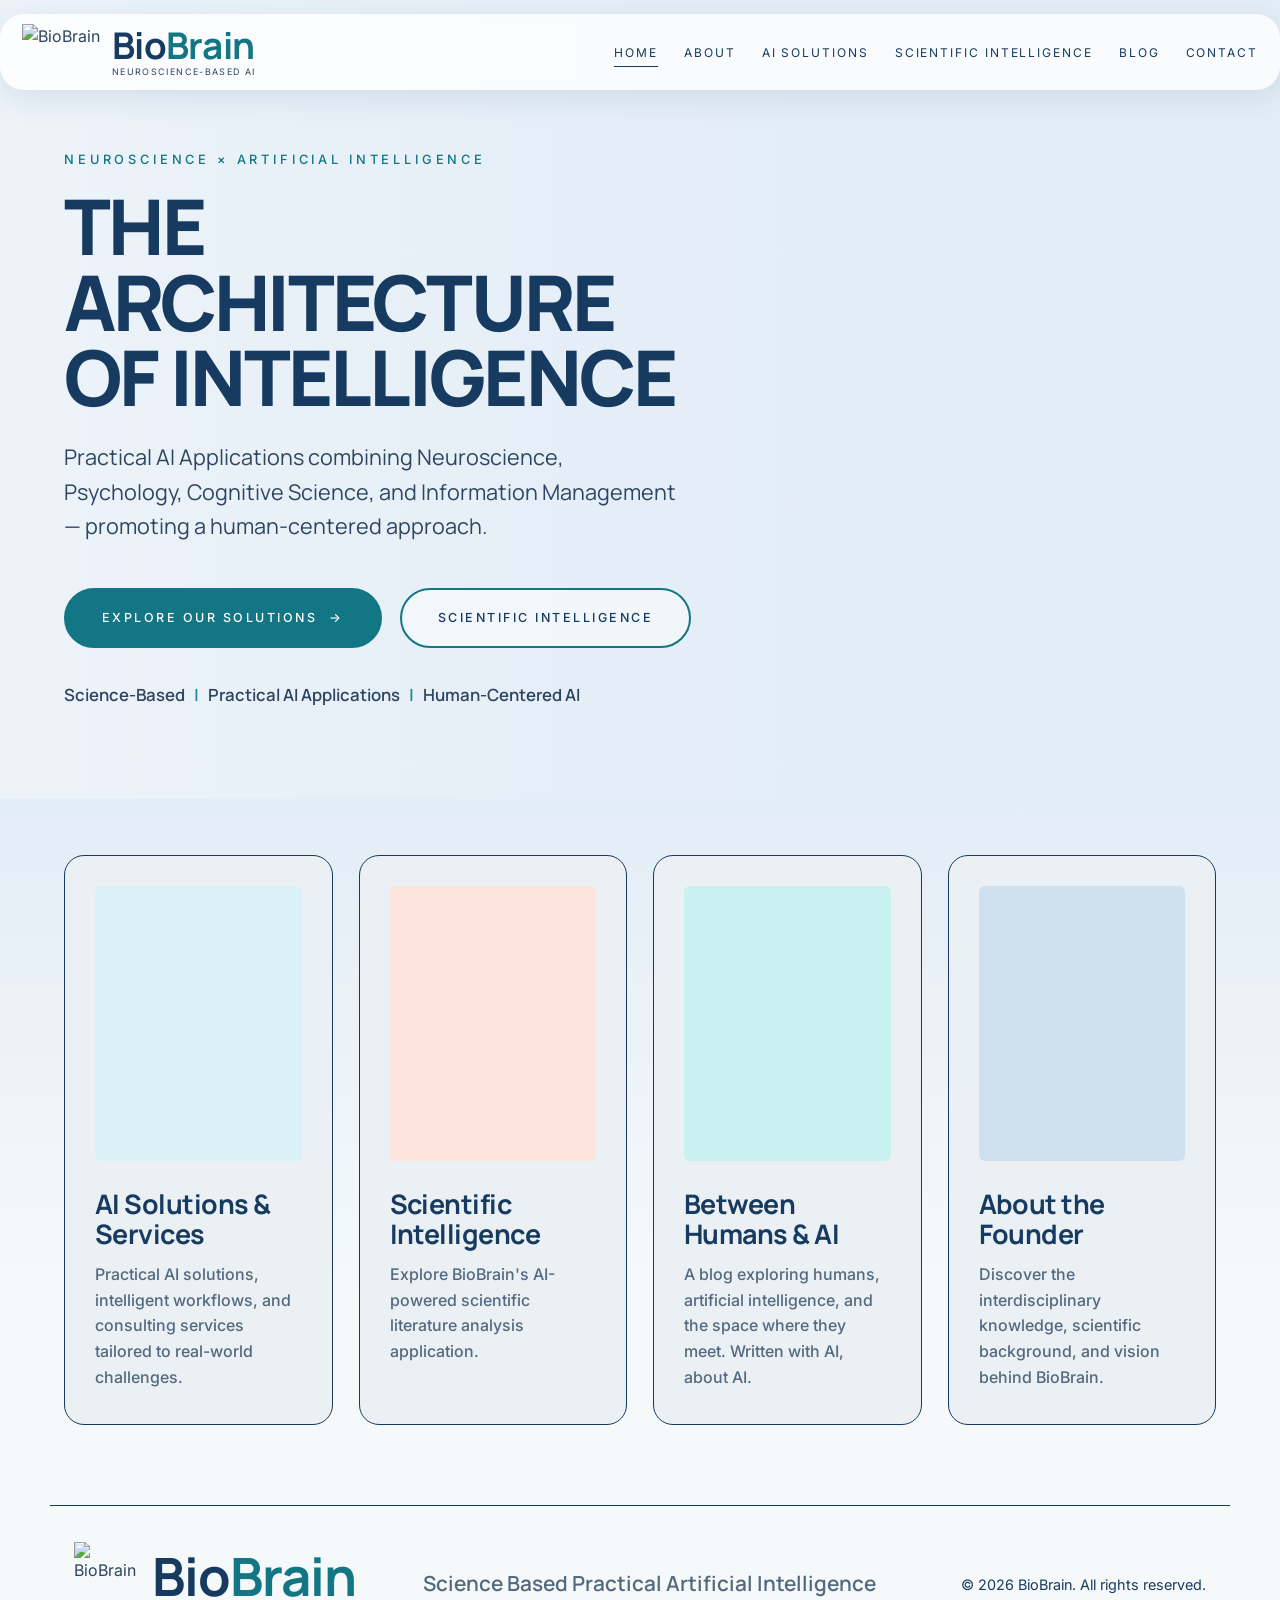
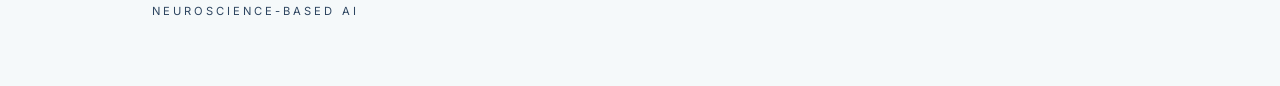
==== index.html @ c70707d8 "Add files via upload" ====
<!doctype html>
<html lang="en">
<head>
<meta charset="utf-8">
<meta name="viewport" content="width=device-width, initial-scale=1">
<title>BioBrain – Neuroscience-Based AI</title>
<meta name="description" content="Science-based, practical artificial intelligence combining neuroscience, psychology and cognitive science with a human-centered approach.">
<meta property="og:type" content="website">
<meta property="og:title" content="BioBrain – Neuroscience-Based AI">
<meta property="og:description" content="Practical AI Applications combining Neuroscience, Psychology, Cognitive Science, and Information Management — promoting a human-centered approach.">
<meta name="theme-color" content="#173B60">
<link rel="preconnect" href="https://fonts.googleapis.com">
<link rel="preconnect" href="https://fonts.gstatic.com" crossorigin>
<link href="https://fonts.googleapis.com/css2?family=Manrope:wght@600;700;800&family=Inter:wght@400;500;600&display=swap" rel="stylesheet">
<link rel="icon" href="images/logo.png" type="image/png">
<link rel="stylesheet" href="style.css">
<script type="application/ld+json">{"@context": "https://schema.org", "@graph": [{"@type": "Organization", "@id": "#biobrain", "name": "BioBrain", "slogan": "Science Based Practical Artificial Intelligence", "description": "BioBrain develops practical, science-based AI applications that combine neuroscience, psychology, cognitive science and information management with a human-centered approach.", "founder": {"@id": "#yuval"}}, {"@type": "Person", "@id": "#yuval", "name": "Yuval Gal-Shahaf", "jobTitle": "Founder of BioBrain", "description": "Founder of BioBrain. MSc Applied Neuroscience (King's College London), background in business development in the medical device industry, building science-based AI applications.", "alumniOf": [{"@type": "CollegeOrUniversity", "name": "King's College London"}, {"@type": "CollegeOrUniversity", "name": "Tel Aviv University"}], "knowsAbout": ["Applied neuroscience", "Psychiatry", "Neurodevelopment", "Molecular biology", "Oxidative stress", "Artificial intelligence", "Human-AI interaction", "Scientific intelligence"]}, {"@type": "WebSite", "name": "BioBrain", "description": "Neuroscience-based practical AI"}]}</script>
</head>
<body class="home">
<a class="skip-link" href="#main">Skip to content</a>

<header class="nav">
  <div class="nav-inner">
    <a class="logo" href="index.html" aria-label="BioBrain home">
      <img src="images/logo.png" alt="BioBrain">
      <div class="logo-text"><b>Bio<span>Brain</span></b><small>Neuroscience-Based AI</small></div>
    </a>
    <button class="menu-btn" aria-label="Menu" aria-expanded="false"><span></span><span></span><span></span></button>
    <nav id="menu" aria-label="Main">
      <ul>
        <li><a href="index.html" class="active" aria-current="page">Home</a></li>
        <li><a href="about.html">About</a></li>
        <li><a href="ai-solutions.html">AI Solutions</a></li>
        <li><a href="scientific-intelligence.html">Scientific Intelligence</a></li>
        <li><a href="blog.html">Blog</a></li>
        <li><a href="contact.html">Contact</a></li>
      </ul>
    </nav>
  </div>
</header>

<main id="main">
  <section class="hero">
    <div class="wrap wide">
      <div class="reveal">
        <div class="kicker">Neuroscience &times; Artificial Intelligence</div>
        <h1>The<br>Architecture<br>of Intelligence</h1>
        <p class="lead">Practical AI Applications combining Neuroscience, Psychology, Cognitive Science, and Information Management — promoting a human-centered approach.</p>
        <div class="btns">
          <a class="btn primary" href="ai-solutions.html">Explore Our Solutions <span aria-hidden="true">&rarr;</span></a>
          <a class="btn ghost" href="scientific-intelligence.html">Scientific Intelligence</a>
        </div>
        <p class="tagline">Science-Based <i>|</i> Practical AI Applications <i>|</i> Human-Centered AI</p>
      </div>
    </div>
  </section>

  <div class="strip">
    <div class="wrap wide">
      <div class="cards">
        <a class="card reveal" href="ai-solutions.html">
          <div class="img i1" role="img" aria-label="AI solutions: connected icons around a brain"></div>
          <h3>AI Solutions &amp; Services</h3>
          <p>Practical AI solutions, intelligent workflows, and consulting services tailored to real-world challenges.</p>
        </a>
        <a class="card reveal" href="scientific-intelligence.html">
          <div class="img i2" role="img" aria-label="Scientific literature analysis with a magnifying glass over a brain"></div>
          <h3>Scientific Intelligence</h3>
          <p>Explore BioBrain's AI-powered scientific literature analysis application.</p>
        </a>
        <a class="card reveal" href="blog.html">
          <div class="img i3" role="img" aria-label="A human face and an AI face meeting"></div>
          <h3>Between Humans &amp; AI</h3>
          <p>A blog exploring humans, artificial intelligence, and the space where they meet. Written with AI, about AI.</p>
        </a>
        <a class="card reveal" href="about.html">
          <div class="img i4" role="img" aria-label="Books on neuroscience, psychology, genetics and molecular biology"></div>
          <h3>About the Founder</h3>
          <p>Discover the interdisciplinary knowledge, scientific background, and vision behind BioBrain.</p>
        </a>
      </div>
    </div>
  </div>

</main>

<footer>
  <a class="logo" href="index.html">
      <img src="images/logo.png" alt="BioBrain">
      <div class="logo-text"><b>Bio<span>Brain</span></b><small>Neuroscience-Based AI</small></div>
    </a>
  <div class="tag">Science Based Practical Artificial Intelligence</div>
  <div class="copy"><p>© 2026 BioBrain. All rights reserved.</p></div>
</footer>

<script src="script.js"></script>
</body>
</html>
---- style.css ----
/* ===== Design tokens: change colours here ===== */
:root{
  --navy:#173B60;
  --teal:#168C9B;
  --teal-dark:#127684;
  --ink:#2d4560;
  --muted:#53697F;
  --bg:#F5F9FA;
  --card:#eaf0f4;
  --line:#c9d7e3;
  --radius:20px;
  --maxw:1180px;
  --royal:#2864B4;
  --sage:#91AD9D;
  --coral:#E68B72;
  --white:#FFFFFF;
}
*{box-sizing:border-box;margin:0;padding:0}
html{scroll-behavior:smooth}
body{font-family:'Inter','Arial',sans-serif;color:var(--ink);background:var(--bg);line-height:1.6;-webkit-font-smoothing:antialiased}
h1,h2,h3,h4{font-family:'Manrope','Arial',sans-serif;color:var(--navy);line-height:1.08;letter-spacing:-.02em}
a{color:inherit;text-decoration:none}
.wrap{max-width:var(--maxw);margin:0 auto;padding:0 24px}
.eyebrow{display:flex;align-items:center;gap:14px;font-size:.78rem;letter-spacing:.2em;text-transform:uppercase;color:var(--navy);font-weight:500}
.eyebrow::after{content:"";width:60px;height:1px;background:var(--navy)}

/* ===== Navigation ===== */
header.nav{position:fixed;top:14px;left:0;right:0;z-index:50}
.nav-inner{max-width:var(--maxw);margin:0 16px;padding:10px 22px;display:flex;align-items:center;justify-content:space-between;gap:20px;
  background:rgba(255,255,255,.78);backdrop-filter:blur(14px);-webkit-backdrop-filter:blur(14px);border-radius:24px;box-shadow:0 8px 30px rgba(18,54,95,.1)}
@media(min-width:1230px){.nav-inner{margin-inline:auto}}
.logo{display:flex;align-items:center;gap:12px}
.logo img{height:56px;width:auto;display:block}
.logo-text{display:inline-flex;flex-direction:column;align-items:flex-start;gap:5px}
.logo b{display:block;font-family:'Manrope','Arial',sans-serif;font-size:2.3rem;font-weight:700;color:var(--navy);line-height:.95;letter-spacing:-.02em;white-space:nowrap}
.logo b span{color:var(--teal-dark)}
.logo small{display:block;font-size:.56rem;letter-spacing:.14em;text-transform:uppercase;color:var(--ink);white-space:nowrap;line-height:1}
@media(max-width:600px){.logo img{height:44px}.logo b{font-size:1.75rem}.logo small{font-size:.44rem}}
nav ul{display:flex;gap:26px;list-style:none}
nav a{font-size:.75rem;letter-spacing:.16em;text-transform:uppercase;color:var(--navy);padding:6px 0;border-bottom:1px solid transparent;transition:border-color .2s}
nav a:hover,nav a.active{border-color:var(--navy)}
.menu-btn{display:none;background:none;border:0;cursor:pointer;padding:6px}
.menu-btn span{display:block;width:26px;height:2px;background:var(--navy);margin:6px 0;border-radius:2px}
@media(max-width:1000px){
  .menu-btn{display:block}
  nav{position:absolute;top:calc(100% + 8px);left:16px;right:16px;background:rgba(255,255,255,.97);border-radius:20px;box-shadow:0 12px 30px rgba(18,54,95,.15);display:none;padding:18px 24px}
  nav.open{display:block}
  nav ul{flex-direction:column;gap:14px}
}

/* ===== Home hero ===== */
.hero{position:relative;min-height:84vh;display:flex;align-items:center;overflow:hidden;padding:150px 0 90px;
  background-color:#e3edf6;
  background-image:linear-gradient(90deg,rgba(244,248,251,.55) 0%,rgba(244,248,251,.15) 45%,rgba(244,248,251,0) 65%),url('images/hero.jpg');
  background-size:cover;background-position:center right;background-repeat:no-repeat}
.wrap.wide{max-width:1440px;padding:0 clamp(20px,5vw,72px)}
.hero .wrap{position:relative;z-index:2;width:100%}
.hero .kicker{color:var(--teal-dark);font-weight:500;text-transform:uppercase;font-size:.8rem;letter-spacing:.3em}
.hero h1{font-size:clamp(2.5rem,6vw,5.25rem);font-weight:800;text-transform:uppercase;margin:18px 0 26px;letter-spacing:-.035em;line-height:.98}
.hero p.lead{font-family:'Manrope','Arial',sans-serif;font-size:clamp(1.05rem,1.8vw,1.35rem);max-width:620px;font-weight:400;color:var(--ink)}
.hero .btn{display:inline-flex;align-items:center;gap:12px;font-size:.78rem;letter-spacing:.2em;text-transform:uppercase;padding:18px 36px}
.hero .btn.primary{background:var(--teal-dark);border-color:var(--teal-dark)}
.hero .btn.ghost{border-color:var(--teal-dark);color:var(--navy);background:rgba(255,255,255,.45)}
@media(max-width:800px){.hero{background-position:70% center;background-image:linear-gradient(90deg,rgba(244,248,251,.8) 0%,rgba(244,248,251,.4) 60%,rgba(244,248,251,.1) 100%),url('images/hero.jpg')}}

body.home .nav-inner{max-width:1408px}

/* ===== Buttons ===== */
.btns{display:flex;gap:18px;flex-wrap:wrap;margin-top:44px}
.btn{display:inline-block;padding:16px 40px;border-radius:999px;font-weight:500;font-size:1rem;transition:transform .15s,box-shadow .15s;border:2px solid var(--teal)}
.btn.primary{background:var(--teal);color:#fff}
.btn.ghost{background:rgba(255,255,255,.7);color:var(--teal-dark)}
.btn:hover{transform:translateY(-2px);box-shadow:0 8px 20px rgba(27,179,201,.3)}

/* ===== Cards (home) ===== */
.strip{padding:56px 0 0;background:linear-gradient(180deg,#e3edf6,var(--bg) 70%)}
.tagline{font-family:'Manrope','Arial',sans-serif;font-weight:600;font-size:1.05rem;color:var(--ink);margin-top:34px}
.tagline i{color:var(--teal);font-style:normal;margin:0 6px}
.cards{display:grid;grid-template-columns:repeat(4,1fr);gap:26px;padding-bottom:80px}
@media(max-width:1020px){.cards{grid-template-columns:repeat(2,1fr)}}
@media(max-width:600px){.cards{grid-template-columns:1fr}}
.card{background:var(--card);border:1px solid var(--navy);border-radius:var(--radius);padding:30px 30px 34px;display:flex;flex-direction:column;transition:transform .2s,box-shadow .2s}
.card:hover{transform:translateY(-4px);box-shadow:0 14px 34px rgba(18,54,95,.14)}
.card .img{width:100%;aspect-ratio:3/4;border-radius:6px;margin-bottom:28px;background-size:cover;background-position:center;background-repeat:no-repeat}
.card h3{font-size:clamp(1.5rem,2.1vw,1.95rem);font-weight:700;margin-bottom:14px;line-height:1.1}
.card p{color:var(--muted);font-size:1rem;font-weight:500}
/* Card pictures (files are in the images folder) */
.i1{background-color:#d9f1f7;background-image:url('images/card-ai-solutions.jpg')}
.i2{background-color:#fde4dc;background-image:url('images/card-scientific-intelligence.jpg')}
.i3{background-color:#c8f1ef;background-image:url('images/card-humans-ai.jpg')}
.i4{background-color:#cfe1ef;background-image:url('images/card-founder.jpg')}

/* ===== Inner pages ===== */
.page-hero{padding:150px 0 70px;background:
    radial-gradient(700px 400px at 90% 30%,rgba(27,179,201,.3),transparent 60%),
    linear-gradient(120deg,#f5f9fc 35%,#cfe2f1 100%)}
/* Banner picture: .page-hero{background-image:url('images/about-banner.jpg');background-size:cover;background-position:right center} */
.page-hero h1{font-size:clamp(2.6rem,6vw,4.6rem);font-weight:800;margin:20px 0 18px}
.page-hero .name{font-family:'Manrope','Arial',sans-serif;font-size:clamp(1.4rem,2.6vw,2rem);color:var(--navy);margin-bottom:22px}
.page-hero .sub{max-width:620px;font-size:1.15rem}
.tags{font-size:.82rem;letter-spacing:.2em;text-transform:uppercase;color:var(--navy);line-height:2}
.tags i{font-style:normal;margin:0 12px;opacity:.6}
section.block{padding:90px 0;border-top:1px solid var(--navy)}
.two{display:grid;grid-template-columns:5fr 7fr;gap:60px;align-items:start}
@media(max-width:860px){.two{grid-template-columns:1fr;gap:30px}}
.two h2{font-size:clamp(2rem,4.2vw,3.2rem);font-weight:700;margin-top:18px}
.copy p{font-size:1.08rem;margin-bottom:22px}

.focus{list-style:none;border-top:1px solid var(--line)}
.focus li{display:grid;grid-template-columns:70px 1fr 1.3fr;gap:24px;align-items:center;padding:22px 0;border-bottom:1px solid var(--line)}
.focus svg{width:56px;height:56px;stroke:#4a86b8;fill:none;stroke-width:2.4;stroke-linecap:round;stroke-linejoin:round}
.focus h4{font-size:1.1rem;font-weight:600;line-height:1.25}
.focus p{font-size:.95rem;color:var(--muted)}
@media(max-width:700px){.focus li{grid-template-columns:56px 1fr;gap:6px 16px}.focus li p{grid-column:2}}

.timeline{list-style:none;position:relative;padding-left:46px}
.timeline::before{content:"";position:absolute;left:5px;top:10px;bottom:10px;width:1px;background:var(--line)}
.timeline li{position:relative;padding-bottom:34px;display:grid;grid-template-columns:40px 1fr;gap:16px;align-items:start}
.tl-icon{width:38px;height:38px;stroke:#4a86b8;fill:none;stroke-width:2.4;stroke-linecap:round;stroke-linejoin:round;margin-top:2px}
.timeline li::before{content:"";position:absolute;left:-46px;top:9px;width:11px;height:11px;border-radius:50%;background:#4a86b8}
.timeline h4{font-size:1.2rem;font-weight:600}
.timeline .where{margin-bottom:6px}
.timeline p{color:var(--muted);font-size:.98rem}

.vision{padding:76px 0 84px;border-top:1px solid var(--navy);
  background:linear-gradient(120deg,#F5F9FA 30%,#d3e3f1 100%)}
.vision h2{font-size:clamp(2rem,4.6vw,3.4rem);font-weight:700;max-width:560px;margin:18px 0 22px}
.vision p{max-width:520px;font-size:1.1rem}

.soon{padding:90px 0 120px;border-top:1px solid var(--navy)}
.soon p{max-width:560px;font-size:1.1rem;margin-bottom:30px}

/* ===== Footer ===== */
footer{border-top:1px solid var(--navy);margin:0 auto;max-width:var(--maxw);padding:36px 24px 60px;display:grid;grid-template-columns:1fr 2fr 1fr;gap:24px;align-items:center}
footer .logo{gap:16px}
footer .logo img{height:84px;width:auto}
footer .logo b{font-size:3.3rem}
footer .logo small{font-size:.7rem}
@media(max-width:600px){footer .logo img{height:64px}footer .logo b{font-size:2.5rem}footer .logo small{font-size:.56rem}}
footer .tag{font-family:'Manrope','Arial',sans-serif;font-weight:600;font-size:1.3rem;color:var(--muted);text-align:center}
footer .copy{font-size:.9rem;text-align:right;color:var(--navy)}
footer .copy p{margin:0;font-size:.9rem}
@media(max-width:800px){footer{grid-template-columns:1fr}footer .tag,footer .copy{text-align:left}}

/* ===== Reveal on scroll ===== */
.reveal{opacity:0;transform:translateY(18px);transition:opacity .7s ease,transform .7s ease}
.reveal.in{opacity:1;transform:none}
@media(prefers-reduced-motion:reduce){.reveal{opacity:1;transform:none;transition:none}html{scroll-behavior:auto}}

/* ===== Accessibility ===== */
.skip-link{position:absolute;left:12px;top:-60px;background:var(--navy);color:#fff;padding:10px 16px;border-radius:8px;z-index:100;font-size:.9rem}
.skip-link:focus{top:12px}
a:focus-visible,button:focus-visible{outline:3px solid var(--royal);outline-offset:3px;border-radius:6px}
.card:focus-visible{outline-offset:4px;border-radius:var(--radius)}

/* ===== About hero (text is real HTML on top of the supplied banner image) ===== */
.about-hero{min-height:560px;display:flex;align-items:center;padding:140px 0 80px;
  background-color:#dfeaf5;
  background-image:linear-gradient(90deg,rgba(245,249,250,.92) 0%,rgba(245,249,250,.75) 38%,rgba(245,249,250,0) 68%),url('images/hero-about.jpg');
  background-size:cover;background-position:center right;background-repeat:no-repeat}
.about-hero .wrap{width:100%}
@media(max-width:800px){.about-hero{min-height:0;background-position:72% center;background-image:linear-gradient(90deg,rgba(245,249,250,.92) 0%,rgba(245,249,250,.7) 70%,rgba(245,249,250,.45) 100%),url('images/hero-about.jpg')}}

/* Selected writing */
.writing{list-style:none;margin:0;padding:0}
.writing li{padding:24px 0;border-top:1px solid rgba(23,59,96,.2)}
.writing li:last-child{border-bottom:1px solid rgba(23,59,96,.2)}
.writing h4{margin:0 0 8px;color:var(--navy);font-family:'Manrope',Arial,sans-serif;font-size:1.15rem;line-height:1.35}
.writing .where{color:var(--teal-dark);font-size:.9rem;font-weight:600;margin-bottom:8px}
.writing p{margin:0;color:var(--muted)}

/* Research summary page */
.rs-meta{font-size:.82rem;letter-spacing:.18em;text-transform:uppercase;color:var(--navy);margin-top:26px}
.rs-meta i{font-style:normal;margin:0 10px;opacity:.6}
.rs-head{max-width:820px;margin-bottom:34px}
.rs-head h2{font-size:clamp(2rem,4.2vw,3.2rem);font-weight:700;margin:18px 0 18px}
.rs-head p{font-size:1.08rem}
.rs-fig{margin:0;background:#fff;border:1px solid rgba(23,59,96,.18);border-radius:16px;padding:clamp(12px,2vw,28px);box-shadow:0 10px 30px rgba(23,59,96,.07)}
.rs-fig img{display:block;width:100%;max-width:900px;height:auto;margin:0 auto}
.rs-fig figcaption{font-size:.88rem;color:var(--muted);text-align:center;margin-top:14px}
.rs-grid{display:grid;grid-template-columns:repeat(4,1fr);gap:22px}
@media(max-width:1100px){.rs-grid{grid-template-columns:repeat(2,1fr)}}
@media(max-width:620px){.rs-grid{grid-template-columns:1fr}}
.rs-card{background:#fff;border:1px solid rgba(23,59,96,.18);border-radius:14px;padding:26px 24px}
.rs-card h3{font-family:'Manrope',Arial,sans-serif;color:var(--navy);font-size:1.15rem;margin:0 0 10px}
.rs-card p{margin:0;font-size:1rem;color:var(--muted)}
.rs-list{list-style:none;margin:0;padding:0;counter-reset:rs}
.rs-list li{counter-increment:rs;position:relative;padding:20px 0 20px 56px;border-top:1px solid rgba(23,59,96,.2);font-size:1.08rem}
.rs-list li:last-child{border-bottom:1px solid rgba(23,59,96,.2)}
.rs-list li::before{content:counter(rs);position:absolute;left:0;top:18px;width:36px;height:36px;border-radius:50%;background:var(--teal-dark);color:#fff;display:flex;align-items:center;justify-content:center;font-family:'Manrope',Arial,sans-serif;font-weight:700}
.rs-note{border-left:3px solid var(--teal);padding-left:16px;color:var(--navy)}
.rs-link{display:inline-block;margin-top:14px;margin-right:22px;font-weight:600;color:var(--teal-dark)}
.rs-link:hover{text-decoration:underline}
.vision .btns{margin-top:30px}

.rs-facts{list-style:none;display:flex;flex-wrap:wrap;gap:12px;margin:26px 0 0;padding:0}
.rs-facts li{background:#fff;border:1px solid rgba(23,59,96,.18);border-radius:999px;padding:10px 20px;font-size:.95rem;color:var(--muted)}
.rs-facts b{color:var(--teal-dark);font-family:'Manrope',Arial,sans-serif;font-size:1.1rem;margin-right:4px}
.rs-legend{display:flex;flex-wrap:wrap;gap:8px 26px;justify-content:center;margin-top:16px;font-size:.88rem;color:var(--navy)}
.rs-legend span{display:inline-flex;align-items:center;gap:8px}
.rs-legend svg{color:var(--navy)}
.rs-plain{margin-top:44px}
.rs-plain>h3{font-family:'Manrope',Arial,sans-serif;color:var(--navy);font-size:1.3rem;margin:0 0 18px}
.rs-grid.three{grid-template-columns:repeat(3,1fr)}
@media(max-width:900px){.rs-grid.three{grid-template-columns:1fr}}

.rs-grid.two{grid-template-columns:repeat(2,1fr)}
@media(max-width:700px){.rs-grid.two{grid-template-columns:1fr}}

/* AI Solutions page */
.ai-hero{background:linear-gradient(90deg,rgba(245,249,250,.97) 0%,rgba(245,249,250,.9) 38%,rgba(245,249,250,0) 66%),url('images/hero-ai.jpg') right center/cover no-repeat;padding-bottom:110px}
.ai-hero h1{max-width:640px;font-size:clamp(2.2rem,4.4vw,3.4rem)}
.ai-hero .sub{max-width:560px}
.svc-top{padding:0;margin-top:-56px;position:relative;z-index:2;border-top:0}
.svc-cards{display:grid;grid-template-columns:repeat(3,1fr);gap:20px}
@media(max-width:1000px){.svc-cards{grid-template-columns:repeat(2,1fr)}}
@media(max-width:620px){.svc-cards{grid-template-columns:1fr}.ai-hero{background-position:70% center}}
.svc-card{display:flex;gap:18px;align-items:flex-start;background:#fff;border:1px solid rgba(23,59,96,.16);border-radius:14px;padding:22px;box-shadow:0 8px 24px rgba(23,59,96,.07);transition:transform .15s,box-shadow .15s}
.svc-card:hover{transform:translateY(-3px);box-shadow:0 12px 30px rgba(23,59,96,.12)}
.svc-card svg{flex:0 0 52px;width:52px;height:52px;padding:11px;border-radius:50%;background:#e4f1f4;fill:none;stroke:var(--teal-dark);stroke-width:2.6;stroke-linecap:round;stroke-linejoin:round}
.svc-card h3{font-family:'Manrope',Arial,sans-serif;color:var(--navy);font-size:1.08rem;line-height:1.3;margin:0 0 6px}
.svc-card p{margin:0 0 10px;font-size:.95rem;color:var(--muted)}
.svc-card .more{font-weight:600;font-size:.92rem;color:var(--teal-dark)}
.svc-list{padding-top:70px}
.svc-divider{display:flex;align-items:center;gap:18px;margin-bottom:34px;font-size:.78rem;letter-spacing:.2em;text-transform:uppercase;color:var(--navy)}
.svc-divider::before,.svc-divider::after{content:"";flex:1;height:1px;background:rgba(23,59,96,.3)}
.svc-row{display:grid;grid-template-columns:90px 1fr minmax(240px,34%);gap:20px;padding:34px 0;border-top:1px solid rgba(23,59,96,.16);scroll-margin-top:110px}
.svc-row:last-child{border-bottom:1px solid rgba(23,59,96,.16)}
.svc-row .num{font-family:'Manrope',Arial,sans-serif;font-weight:700;font-size:2.4rem;color:var(--teal-dark);line-height:1}
.svc-row h3{font-family:'Manrope',Arial,sans-serif;color:var(--navy);font-size:clamp(1.4rem,2.6vw,1.9rem);margin:0 0 6px}
.svc-row .tagline-s{color:var(--teal-dark);font-weight:500;font-size:1.1rem;margin:0 0 12px}
.svc-row .body p{max-width:760px;font-size:1.05rem;margin:0 0 14px}
.svc-row .btn{margin-top:6px}
@media(max-width:560px){.svc-row{grid-template-columns:1fr;gap:8px}.svc-row .pic{grid-column:1;margin-top:10px}}
.svc-cta{padding:30px 0 100px}
.svc-cta .wrap{display:flex;gap:40px;align-items:center;justify-content:space-between;flex-wrap:wrap;background:#fff;border:1px solid rgba(23,59,96,.16);border-radius:16px;padding:36px clamp(22px,4vw,48px)}
.svc-cta h2{font-size:clamp(1.8rem,3.4vw,2.4rem);margin:14px 0 10px}
.svc-cta p{max-width:640px;margin:0}
.svc-row .pic{align-self:center}
.svc-row .pic img{display:block;width:100%;height:auto;border-radius:12px;box-shadow:0 8px 24px rgba(23,59,96,.12)}
@media(max-width:900px){.svc-row{grid-template-columns:70px 1fr}.svc-row .pic{grid-column:2}}

/* Mobile heroes: image scales proportionally below the text on a light background */
@media(max-width:800px){
.hero{background-color:#F4F8FB;background-image:url('images/hero.jpg');background-repeat:no-repeat;background-position:center bottom;background-size:100% auto;min-height:0;padding:120px 0 calc(56vw + 30px)}
.about-hero{background-color:#F5F9FA;background-image:url('images/hero-about.jpg');background-repeat:no-repeat;background-position:center bottom;background-size:100% auto;min-height:0;padding:120px 0 calc(48vw + 30px)}
.ai-hero{background:#F5F9FA url('images/hero-ai.jpg') center bottom/100% auto no-repeat;padding:120px 0 calc(40vw + 30px)}
}
.writing-note{max-width:760px;margin-top:34px;color:var(--muted);font-size:1.08rem}
.vision p{margin-bottom:18px}
.writing-note{margin-top:30px}
.page-hero .name .degree{display:block;margin-top:6px;font-size:.62em;font-weight:500;color:var(--teal-dark);letter-spacing:.02em}

/* Contact */
.contact .c-note{color:var(--muted);font-size:1.08rem;max-width:420px;margin:0 0 22px}
.c-list{list-style:none;padding:0;margin:0;max-width:420px}
.c-list li{padding:10px 0 10px 26px;border-top:1px solid var(--line);position:relative;color:var(--ink)}
.c-list li::before{content:"";position:absolute;left:2px;top:19px;width:8px;height:8px;border-radius:50%;background:#4a86b8}
.c-form{background:#fff;border:1px solid rgba(23,59,96,.16);border-radius:16px;padding:clamp(22px,3vw,38px);display:grid;gap:18px}
.c-form label{display:grid;gap:7px;font-weight:600;font-size:.95rem;color:var(--navy)}
.c-form .opt{font-weight:400;color:var(--muted)}
.c-form input,.c-form select,.c-form textarea{font:inherit;font-weight:400;color:var(--ink);padding:13px 14px;border:1px solid rgba(23,59,96,.25);border-radius:10px;background:#fff;width:100%}
.c-form input:focus,.c-form select:focus,.c-form textarea:focus{outline:2px solid var(--teal);outline-offset:1px}
.c-form .row2{display:grid;grid-template-columns:1fr 1fr;gap:18px}
.c-form .btn{justify-self:start;cursor:pointer}
.c-form .hp{position:absolute;left:-9999px}
.c-sent{background:#e6f3f4;border:1px solid var(--teal);border-radius:12px;padding:16px 20px;margin:0 0 18px;color:var(--navy);font-weight:500}
@media(max-width:620px){.c-form .row2{grid-template-columns:1fr}}
.contact .c-note{margin-top:26px}

.c-form .req{color:var(--teal-dark)}
.svc-pick{border:0;padding:0;margin:0;min-width:0}
.svc-pick legend{font-weight:600;font-size:.95rem;color:var(--navy);padding:0;margin-bottom:12px}
.chk-grid{display:grid;grid-template-columns:1fr 1fr;gap:12px 24px}
.c-form label.chk{display:flex;align-items:center;gap:10px;font-weight:500;cursor:pointer}
.c-form label.chk input{width:18px;height:18px;padding:0;accent-color:var(--teal-dark);flex:none}
.c-form .hint{margin:12px 0 0;font-size:.85rem;color:var(--muted)}
.c-form .hint.err{color:#b3261e;font-weight:500}
@media(max-width:620px){.chk-grid{grid-template-columns:1fr}}

/* Contact refinement */
.c-form{position:relative;overflow:hidden;border:0;border-radius:22px;padding:clamp(26px,3.4vw,46px);gap:22px;box-shadow:0 24px 60px -28px rgba(23,59,96,.35),0 0 0 1px rgba(23,59,96,.08)}
.c-form::before{content:"";position:absolute;left:0;right:0;top:0;height:5px;background:linear-gradient(90deg,var(--teal-dark),#4a86b8)}
.c-form label{gap:8px;font-size:.78rem;font-weight:600;letter-spacing:.14em;text-transform:uppercase;color:var(--navy)}
.c-form input:not([type=checkbox]),.c-form textarea{background:#F5F9FA;border:1px solid transparent;border-bottom:1px solid rgba(23,59,96,.28);border-radius:10px;padding:15px 16px;font-size:1rem;letter-spacing:0;text-transform:none;transition:background .15s,border-color .15s,box-shadow .15s}
.c-form input:not([type=checkbox])::placeholder{color:#9aabbb}
.c-form input:not([type=checkbox]):focus,.c-form textarea:focus{outline:0;background:#fff;border-color:var(--teal);box-shadow:0 0 0 4px rgba(22,140,155,.14)}
.svc-pick legend{font-size:.78rem;letter-spacing:.14em;text-transform:uppercase;margin-bottom:14px}
.chk-grid{display:flex;flex-wrap:wrap;gap:10px}
.c-form label.chk{display:block;position:relative;font-size:.92rem;font-weight:500;letter-spacing:0;text-transform:none}
.c-form label.chk input{position:absolute;opacity:0;inset:0;width:100%;height:100%;margin:0;cursor:pointer}
.chk span{display:inline-flex;align-items:center;gap:8px;padding:10px 16px;border:1px solid rgba(23,59,96,.22);border-radius:999px;background:#fff;color:var(--navy);transition:all .15s}
.chk svg{width:0;height:14px;fill:none;stroke:#fff;stroke-width:2.2;stroke-linecap:round;stroke-linejoin:round;transition:width .15s}
.chk:hover span{border-color:var(--teal)}
.chk input:checked+span{background:var(--teal-dark);border-color:var(--teal-dark);color:#fff}
.chk input:checked+span svg{width:14px}
.chk input:focus-visible+span{outline:2px solid var(--teal);outline-offset:2px}
.c-form .hint{margin-top:14px;font-size:.82rem}
.c-form .btn{justify-self:stretch;text-align:center;padding:18px 36px;margin-top:4px;font-size:.82rem;letter-spacing:.18em;text-transform:uppercase;box-shadow:0 14px 28px -14px rgba(18,118,132,.7)}
.c-list li{border:0;background:#fff;border-radius:12px;padding:14px 16px 14px 46px;margin-bottom:10px;box-shadow:0 0 0 1px rgba(23,59,96,.08)}
.c-list li::before{left:18px;top:21px;width:10px;height:10px;background:var(--teal-dark)}
@media(max-width:620px){.c-form .row2{grid-template-columns:1fr}}

.c-steps{list-style:none;counter-reset:st;padding:0;margin:0;max-width:420px}
.c-steps li{counter-increment:st;position:relative;padding:14px 0 14px 54px;border-top:1px solid var(--line);color:var(--muted)}
.c-steps li b{display:block;color:var(--navy);font-weight:600}
.c-steps li::before{content:counter(st);position:absolute;left:0;top:14px;width:34px;height:34px;border-radius:50%;background:var(--teal-dark);color:#fff;display:flex;align-items:center;justify-content:center;font-family:'Manrope',Arial,sans-serif;font-weight:700;font-size:.95rem}
.form-wrap{max-width:820px}
.contact{padding-top:40px}

.c-form .phone{display:grid;grid-template-columns:96px 1fr;gap:8px}
.c-form select{background:#F5F9FA;border:1px solid transparent;border-bottom:1px solid rgba(23,59,96,.28);border-radius:10px;padding:15px 10px;font-size:.95rem;letter-spacing:0;text-transform:none;color:var(--ink);font-weight:400}
.c-form select:focus{outline:0;background:#fff;border-color:var(--teal);box-shadow:0 0 0 4px rgba(22,140,155,.14)}
.c-form .hint:empty{display:none}
@media(max-width:620px){.c-form .phone{grid-template-columns:104px 1fr}}

/* ===== Scientific Intelligence page ===== */
.si-page{--si-bg:#F8FAFC;--si-navy:#152B3C;--si-teal:#137F82;--si-pale:#E7F7F4;--si-mute:#536675;--si-line:#DDE8EA;background:var(--si-bg)}
.si-hero{padding:140px 0 28px;background:linear-gradient(180deg,#fff 0%,#F8FAFC 100%)}
.si-hero-grid{display:grid;grid-template-columns:1fr 1.05fr;gap:clamp(28px,5vw,64px);align-items:center}
.si-eyebrow{font-size:.78rem;font-weight:600;letter-spacing:.22em;text-transform:uppercase;color:var(--si-teal);margin-bottom:16px}
.si-hero h1{font-size:clamp(2.2rem,4.6vw,3.6rem);line-height:1.05;letter-spacing:-.03em;color:var(--si-navy);margin:0 0 22px;font-weight:800}
.si-hero .lead{font-size:1.2rem;color:var(--si-navy);margin:0 0 14px}
.si-hero p{color:var(--si-mute);max-width:560px}
.si-cta-row{display:flex;flex-wrap:wrap;gap:14px;margin-top:28px}
.si-page .btn.primary{background:var(--si-teal);border-color:var(--si-teal);color:#fff}
.si-page .btn.ghost{border-color:var(--si-teal);color:var(--si-navy);background:#fff}
.si-page .btn.light{background:#fff;border-color:#fff;color:var(--si-navy)}
.si-page .btn.outline{border-color:rgba(255,255,255,.7);color:#fff;background:transparent}
.si-frame{background:#fff;border:1px solid var(--si-line);border-radius:16px;box-shadow:0 30px 70px -30px rgba(21,43,60,.35);overflow:hidden}
.si-bar{display:flex;align-items:center;gap:7px;padding:11px 14px;background:#F1F5F7;border-bottom:1px solid var(--si-line)}
.si-bar i{width:10px;height:10px;border-radius:50%;background:#cfdadf}
.si-bar span{margin-left:10px;font-size:.74rem;color:var(--si-mute)}
.si-frame img{display:block;width:100%;height:auto}
.si-sub{display:flex;flex-wrap:wrap;gap:8px 26px;margin-top:34px;padding-top:18px;border-top:1px solid var(--si-line);font-size:.85rem}
.si-sub a{color:var(--si-mute);font-weight:500}.si-sub a:hover{color:var(--si-teal)}
.si-sec{padding:84px 0}
.si-sec.alt{background:#fff;border-top:1px solid var(--si-line);border-bottom:1px solid var(--si-line)}
.si-head{max-width:720px;margin-bottom:40px}
.si-head h2,.si-doc h2{font-size:clamp(1.7rem,3.4vw,2.5rem);line-height:1.12;letter-spacing:-.02em;color:var(--si-navy);margin:0 0 14px}
.si-head p,.si-doc p{color:var(--si-mute);font-size:1.05rem}
.si-feat{display:grid;grid-template-columns:1fr 1fr;gap:20px}
.si-card{background:#fff;border:1px solid var(--si-line);border-radius:16px;padding:30px;box-shadow:0 10px 30px -22px rgba(21,43,60,.4)}
.si-card svg{width:40px;height:40px;fill:none;stroke:var(--si-teal);stroke-width:2;stroke-linecap:round;stroke-linejoin:round;margin-bottom:14px}
.si-card h3{font-size:1.4rem;margin:0 0 4px;color:var(--si-navy)}
.si-card .k{color:var(--si-teal);font-weight:600;margin:0 0 12px}
.si-card p{color:var(--si-mute);margin:0 0 10px}
.si-steps{list-style:none;padding:0;margin:0;display:grid;grid-template-columns:repeat(4,1fr);gap:26px;counter-reset:x}
.si-steps li{position:relative;padding-top:22px;border-top:2px solid var(--si-line)}
.si-steps li::before{content:"";position:absolute;top:-2px;left:0;width:48px;height:2px;background:var(--si-teal)}
.si-steps .n{display:inline-flex;width:44px;height:44px;border-radius:50%;background:var(--si-pale);color:var(--si-teal);font-weight:700;font-family:'Manrope',Arial,sans-serif;align-items:center;justify-content:center;margin-bottom:14px}
.si-steps h3{font-size:1.2rem;margin:0 0 6px;color:var(--si-navy)}.si-steps p{margin:0;color:var(--si-mute)}
.si-tabs{display:flex;flex-wrap:wrap;gap:8px;margin-bottom:26px}
.si-tabs button{font:inherit;font-weight:600;font-size:.92rem;padding:10px 20px;border-radius:999px;border:1px solid var(--si-line);background:#fff;color:var(--si-navy);cursor:pointer}
.si-tabs button[aria-selected=true]{background:var(--si-teal);border-color:var(--si-teal);color:#fff}
.si-tabs button:focus-visible,.zoom:focus-visible{outline:3px solid var(--si-teal);outline-offset:2px}
.si-gal{display:grid;grid-template-columns:1.6fr 1fr;gap:24px;align-items:start}
.si-gal.one{grid-template-columns:minmax(0,820px)}
.si-side{display:grid;gap:18px}
.shot{margin:0}
.shot figcaption{margin-top:10px;font-size:.92rem;color:var(--si-mute)}
.zoom{display:block;width:100%;padding:0;border:1px solid var(--si-line);border-radius:14px;overflow:hidden;background:#fff;cursor:zoom-in;box-shadow:0 18px 44px -26px rgba(21,43,60,.45)}
.zoom img{display:block;width:100%;height:auto}
.ph-box{aspect-ratio:16/10;border:1.5px dashed #b9cdd2;border-radius:14px;background:repeating-linear-gradient(135deg,#F3F8F9,#F3F8F9 12px,#EDF4F5 12px,#EDF4F5 24px);display:flex;flex-direction:column;align-items:center;justify-content:center;text-align:center;padding:14px;gap:4px}
.ph-box b{color:var(--si-navy);font-size:.95rem}.ph-box span{font-size:.8rem;color:var(--si-mute)}
.si-note{margin-top:26px;font-size:.88rem;color:var(--si-mute);max-width:720px}
.si-three{display:grid;grid-template-columns:repeat(3,1fr);gap:0}
.si-three article{padding:6px 30px;border-left:1px solid var(--si-line)}
.si-three article:first-child{border-left:0;padding-left:0}
.si-three h3{font-size:1.2rem;color:var(--si-navy);margin:0 0 8px}.si-three p{color:var(--si-mute);margin:0}
.si-doc{display:grid;grid-template-columns:.9fr 1.1fr;gap:clamp(26px,5vw,60px);align-items:center;background:var(--si-pale);border:1px solid #cfe8e3;border-radius:22px;padding:clamp(24px,4vw,48px)}
.si-cover{display:block;border-radius:10px;overflow:hidden;box-shadow:0 24px 50px -24px rgba(21,43,60,.5);background:#fff}
.si-cover img{display:block;width:100%;height:auto}
.doc-t{margin-top:18px;display:grid;gap:2px}.doc-t b{color:var(--si-navy);font-style:italic;font-weight:600}.doc-t span{font-size:.92rem;font-style:italic}
.si-aud{display:grid;grid-template-columns:repeat(4,1fr);gap:18px}
.si-aud article{background:var(--si-bg);border:1px solid var(--si-line);border-radius:14px;padding:24px}
.si-aud h3{font-size:1.08rem;color:var(--si-navy);margin:0 0 8px}.si-aud p{margin:0;color:var(--si-mute);font-size:.95rem}
.si-final{background:var(--si-navy);color:#fff;padding:84px 0;text-align:left}
.si-final h2{font-size:clamp(1.8rem,3.6vw,2.7rem);margin:0 0 14px;color:#fff;letter-spacing:-.02em}
.si-final p{max-width:640px;color:#cfdce6;font-size:1.08rem}
.si-lb{border:0;padding:0;background:transparent;max-width:min(1200px,94vw);max-height:92vh;overflow:visible}
.si-lb::backdrop{background:rgba(21,43,60,.82)}
.si-lb img{display:block;max-width:100%;max-height:88vh;border-radius:10px;background:#fff}
.si-lb .x{position:absolute;right:-6px;top:-44px;font-size:2rem;line-height:1;background:none;border:0;color:#fff;cursor:pointer}
@media(max-width:900px){.si-hero-grid,.si-gal,.si-doc{grid-template-columns:1fr}.si-steps{grid-template-columns:1fr 1fr}.si-aud{grid-template-columns:1fr 1fr}.si-three{grid-template-columns:1fr}.si-three article{border-left:0;border-top:1px solid var(--si-line);padding:20px 0}.si-three article:first-child{border-top:0}}
@media(max-width:620px){.si-hero{padding-top:118px}.si-feat,.si-steps,.si-aud{grid-template-columns:1fr}.si-sec{padding:60px 0}.si-card{padding:24px}.si-cta-row .btn{width:100%;text-align:center}}
.si-side .ph-box{aspect-ratio:16/6}
.si-gal{grid-template-columns:1fr;gap:28px}
.si-gal.one{grid-template-columns:1fr}
.si-gal .feat{max-width:1100px}
.si-side{grid-template-columns:repeat(auto-fit,minmax(280px,1fr));gap:24px;align-items:start}
.si-side .ph-box{aspect-ratio:16/8}
.si-grp{font-size:1.5rem;color:var(--si-navy);margin:44px 0 18px;padding-top:26px;border-top:1px solid var(--si-line)}
#p-u{margin-top:0}
.si-head+.si-grp{border-top:0;margin-top:0}
.si-side{grid-template-columns:repeat(auto-fit,minmax(280px,520px));justify-content:start}
.si-sub-t{font-size:.9rem;font-weight:500;color:var(--si-mute);margin-left:8px;letter-spacing:0}

/* Blog */
.blog-list{padding:70px 0 100px}
.posts{display:grid;grid-template-columns:repeat(auto-fill,minmax(300px,1fr));gap:22px}
.posts:empty{display:none}
.post-card a{display:block;height:100%;background:#fff;border:1px solid var(--line);border-radius:16px;padding:28px;box-shadow:0 10px 30px -22px rgba(23,59,96,.4)}
.post-card .post-date{font-size:.8rem;letter-spacing:.14em;text-transform:uppercase;color:var(--teal-dark);font-weight:600}
.post-card h2{font-size:1.35rem;margin:10px 0 8px;color:var(--navy)}
.post-card p{color:var(--muted);margin:0 0 14px}
.post-card .more{color:var(--teal-dark);font-weight:600}
.blog-empty{max-width:640px}
.blog-empty h2{font-size:clamp(1.6rem,3vw,2.2rem);color:var(--navy);margin:0 0 10px}
.blog-empty p{color:var(--muted);font-size:1.1rem;margin:0 0 24px}
.posts:not(:empty)+.blog-empty{display:none}
.post-body{max-width:760px}
.post-body p{font-size:1.12rem;line-height:1.75;margin:0 0 22px}
.post-body h2{font-size:1.6rem;color:var(--navy);margin:38px 0 14px}
.post-meta{color:var(--muted)}
.post-back{margin-top:40px}.post-back a{color:var(--teal-dark);font-weight:600}
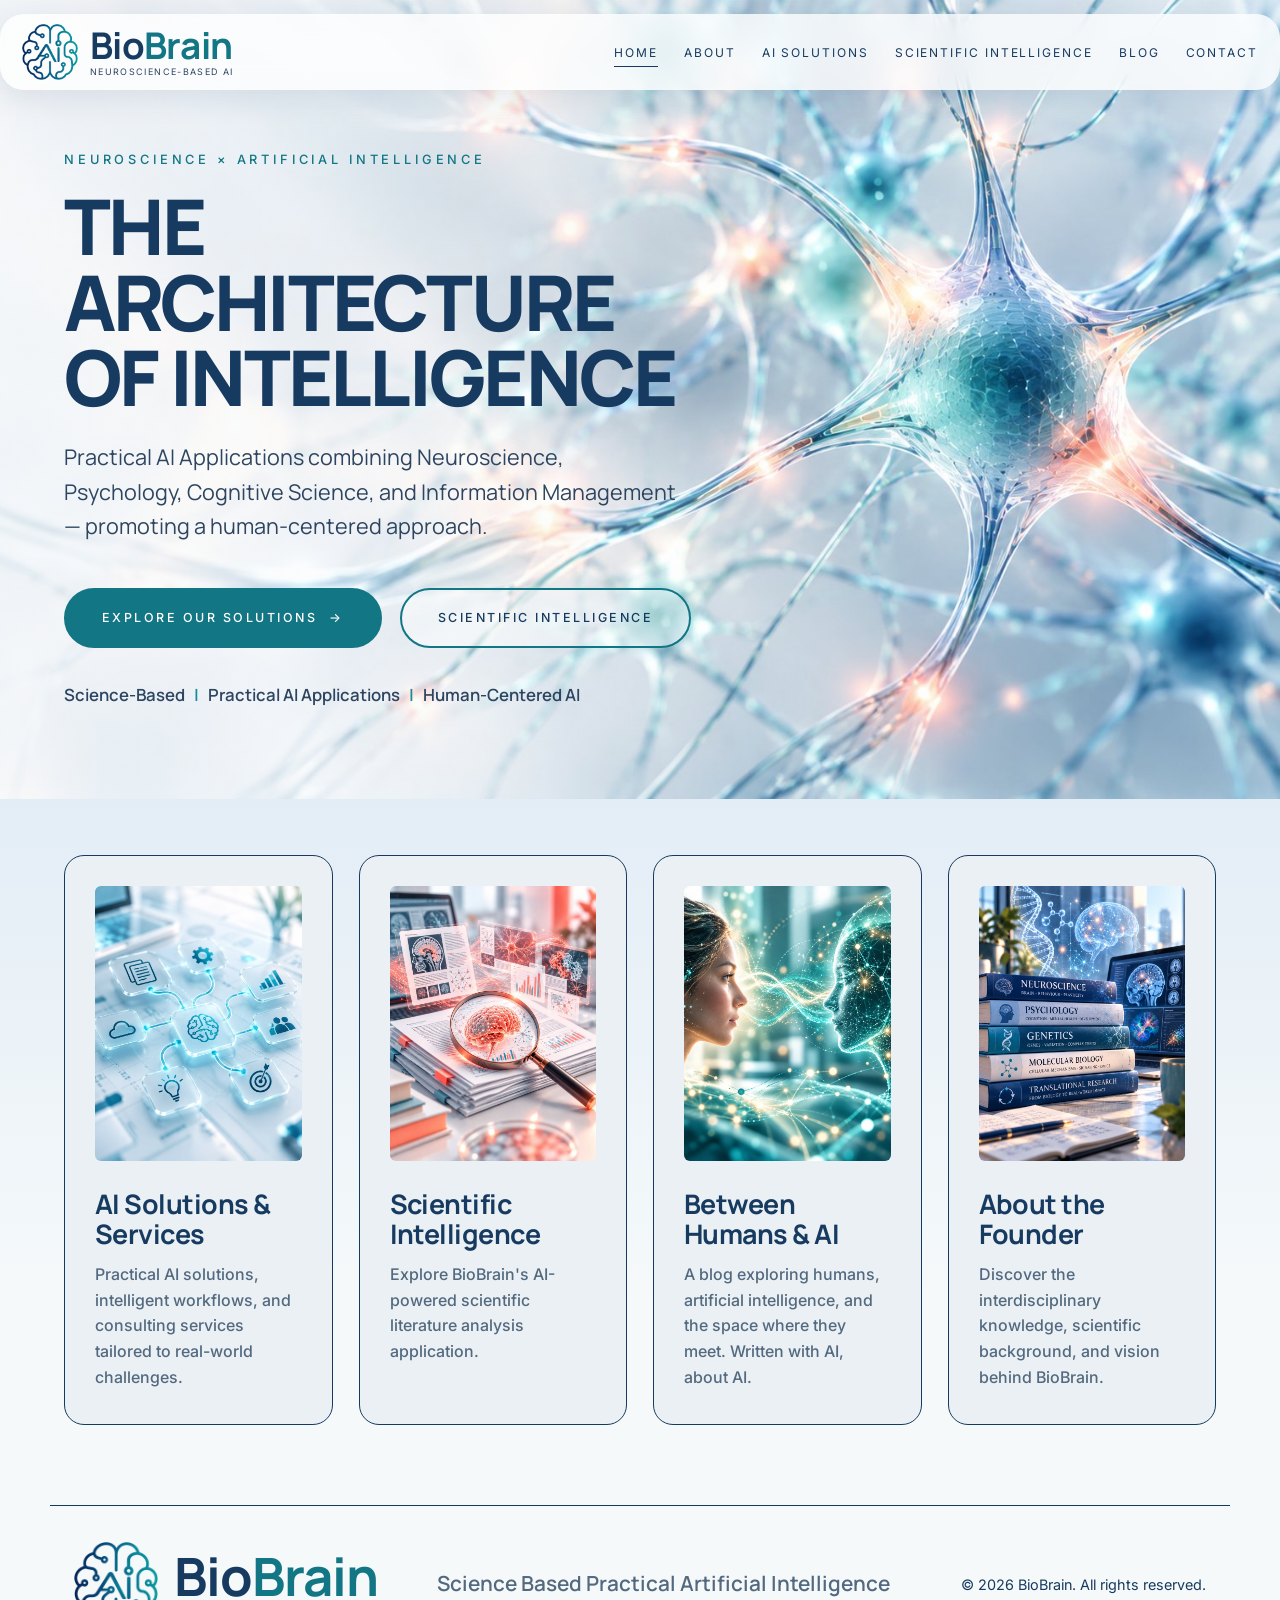
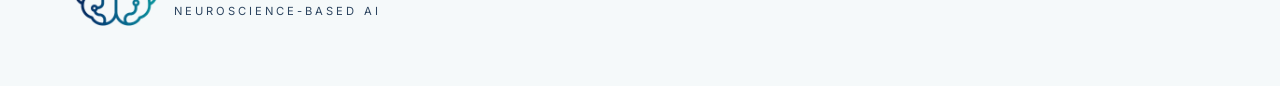
==== commit f5e6bdcd: "Add social share image and Open Graph/Twitter tags Co-Authored-By: Claude Sonnet 5.5 <noreply@anthro" ====
--- a/index.html
+++ b/index.html
@@ -9,6 +9,14 @@
 <meta property="og:title" content="BioBrain – Neuroscience-Based AI">
 <meta property="og:description" content="Practical AI Applications combining Neuroscience, Psychology, Cognitive Science, and Information Management — promoting a human-centered approach.">
 <meta name="theme-color" content="#173B60">
+<meta property="og:url" content="https://biobrainscience.com/">
+<meta property="og:site_name" content="BioBrain">
+<meta property="og:image" content="https://biobrainscience.com/images/og-image.jpg">
+<meta property="og:image:width" content="1200">
+<meta property="og:image:height" content="630">
+<meta name="twitter:card" content="summary_large_image">
+<meta name="twitter:image" content="https://biobrainscience.com/images/og-image.jpg">
+<link rel="canonical" href="https://biobrainscience.com/">
 <link rel="preconnect" href="https://fonts.googleapis.com">
 <link rel="preconnect" href="https://fonts.gstatic.com" crossorigin>
 <link href="https://fonts.googleapis.com/css2?family=Manrope:wght@600;700;800&family=Inter:wght@400;500;600&display=swap" rel="stylesheet">
--- a/style.css
+++ b/style.css
@@ -414,3 +414,15 @@
 .post-body h2{font-size:1.6rem;color:var(--navy);margin:38px 0 14px}
 .post-meta{color:var(--muted)}
 .post-back{margin-top:40px}.post-back a{color:var(--teal-dark);font-weight:600}
+
+/* Blog post images (from the CMS) */
+.post-body img{max-width:100%;height:auto;border-radius:14px;margin:8px 0 20px}
+.post-body blockquote{border-left:3px solid var(--teal);margin:20px 0;padding:4px 0 4px 18px;color:var(--muted)}
+.post-body ul,.post-body ol{margin:0 0 18px 22px}
+
+/* Blog categories + filters */
+.post-cat{color:var(--teal-dark);font-weight:600}
+.post-card[hidden]{display:none}
+.post-filters{display:flex;flex-wrap:wrap;gap:8px;margin:0 0 26px}
+.post-filters button{font:600 .9rem Inter,sans-serif;padding:8px 16px;border-radius:999px;border:1px solid var(--line);background:#fff;color:var(--navy);cursor:pointer}
+.post-filters button.on,.post-filters button:hover{background:var(--teal);border-color:var(--teal);color:#fff}
